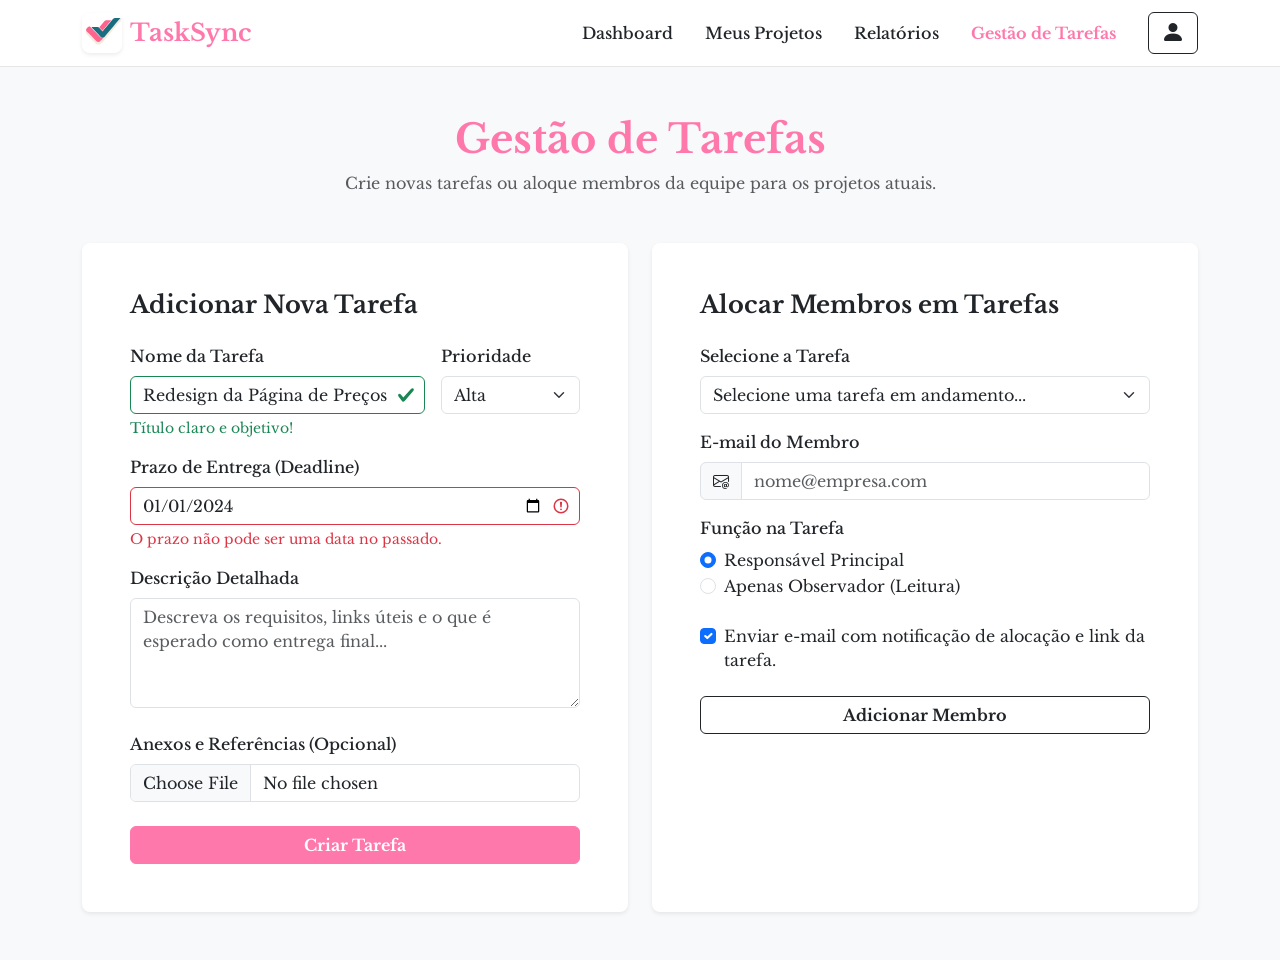
==== pages/tarefas.html @ 40bd8d0d "feat: add task management page and navigation links" ====
<!DOCTYPE html>
<html lang="pt-BR">

<head>
    <meta charset="UTF-8">
    <meta name="viewport" content="width=device-width, initial-scale=1.0">
    <title>TaskSync - Gestão de Tarefas</title>
    <link href="https://cdn.jsdelivr.net/npm/bootstrap@5.3.3/dist/css/bootstrap.min.css" rel="stylesheet"
        integrity="sha384-QWTKZyjpPEjISv5WaRU9OFeRpok6YctnYmDr5pNlyT2bRjXh0JMhjY6hW+ALEwIH" crossorigin="anonymous">
    <link rel="stylesheet" href="../css/style.css">
</head>

<body>
    <div class="theme-wrapper">
        <header>
            <nav class="navbar navbar-expand-lg bg-transparent border-bottom py-2">
                <div class="container">
                    <a class="navbar-brand d-flex align-items-center gap-2" href="../index.html">
                        <img src="../img/logo.svg" alt="TaskSync Logo" width="40" height="40"
                            class="rounded-3 shadow-sm brand-logo">
                        <span class="fw-bold fs-4 text-primary">TaskSync</span>
                    </a>
                    <!-- DESAFIO ETAPA 1 (Menu Sem JS) -->
                    <label for="menu-toggle" class="d-lg-none ms-auto me-2 menu-toggler">
                        <i class="bi bi-list fs-2"></i>
                    </label>
                    <input type="checkbox" id="menu-toggle" class="menu-mobile-checkbox">
                    <div class="collapse navbar-collapse d-lg-flex justify-content-lg-end mobile-menu-content">
                        <ul class="navbar-nav mb-2 mb-lg-0 gap-3 align-items-lg-center mt-3 mt-lg-0">
                            <li class="nav-item">
                                <a class="nav-link fw-medium" href="../index.html#dashboard">Dashboard</a>
                            </li>
                            <li class="nav-item">
                                <a class="nav-link fw-medium" href="../index.html#projetos">Meus Projetos</a>
                            </li>
                            <li class="nav-item">
                                <a class="nav-link fw-medium" href="../index.html#atividades">Relatórios</a>
                            </li>
                            <li class="nav-item">
                                <a class="nav-link active fw-bold" aria-current="page" href="tarefas.html">Gestão de Tarefas</a>
                            </li>
                        </ul>
                        <div class="d-flex ms-lg-4 mt-3 mt-lg-0 gap-2 align-items-center">
                            <button class="btn btn-outline-dark" type="button"><i
                                    class="bi bi-person-fill h4"></i></button>
                        </div>
                    </div>
                </div>
            </nav>
        </header>
        <main>
            <!-- ETAPA 5 - FORMULÁRIOS -->
            <section class="py-5 bg-light">
                <div class="container">
                    <div class="text-center mb-5">
                        <h2 class="display-6 fw-bold text-primary">Gestão de Tarefas</h2>
                        <p class="text-body-secondary">Crie novas tarefas ou aloque membros da equipe para os projetos atuais.</p>
                    </div>

                    <div class="row g-4">
                        <!-- Formulário 1: Nova Tarefa -->
                        <div class="col-lg-6">
                            <div class="bg-body rounded-3 shadow-sm p-4 p-lg-5 h-100">
                                <h3 class="h4 fw-bold mb-4">Adicionar Nova Tarefa</h3>
                                <form>
                                    <div class="row g-3 mb-3">
                                        <div class="col-md-8">
                                            <label for="nomeTarefa" class="form-label fw-medium">Nome da Tarefa</label>
                                            <input type="text" class="form-control is-valid" id="nomeTarefa" value="Redesign da Página de Preços" required>
                                            <div class="valid-feedback">Título claro e objetivo!</div>
                                        </div>
                                        <div class="col-md-4">
                                            <label for="prioridade" class="form-label fw-medium">Prioridade</label>
                                            <select class="form-select" id="prioridade">
                                                <option value="1">Baixa</option>
                                                <option value="2">Média</option>
                                                <option value="3" selected>Alta</option>
                                            </select>
                                        </div>
                                    </div>

                                    <div class="mb-3">
                                        <label for="prazo" class="form-label fw-medium">Prazo de Entrega (Deadline)</label>
                                        <input type="date" class="form-control is-invalid" id="prazo" value="2024-01-01" required>
                                        <div class="invalid-feedback">O prazo não pode ser uma data no passado.</div>
                                    </div>

                                    <div class="mb-4">
                                        <label for="descricao" class="form-label fw-medium">Descrição Detalhada</label>
                                        <textarea class="form-control" id="descricao" rows="4" placeholder="Descreva os requisitos, links úteis e o que é esperado como entrega final..." required></textarea>
                                    </div>

                                    <div class="mb-4">
                                        <label for="anexo" class="form-label fw-medium">Anexos e Referências (Opcional)</label>
                                        <input class="form-control" type="file" id="anexo">
                                    </div>

                                    <button type="button" class="btn btn-primary w-100 fw-bold">Criar Tarefa</button>
                                </form>
                            </div>
                        </div>

                        <!-- Formulário 2: Adicionar Membros -->
                        <div class="col-lg-6">
                            <div class="bg-body rounded-3 shadow-sm p-4 p-lg-5 h-100">
                                <h3 class="h4 fw-bold mb-4">Alocar Membros em Tarefas</h3>
                                <form>
                                    <div class="mb-3">
                                        <label for="tarefaExistente" class="form-label fw-medium">Selecione a Tarefa</label>
                                        <select class="form-select" id="tarefaExistente">
                                            <option selected>Selecione uma tarefa em andamento...</option>
                                            <option value="1">Deploy da Landing Page</option>
                                            <option value="2">Correção de Bug no Carrinho</option>
                                            <option value="3">Atualização do Guia de Marca</option>
                                        </select>
                                    </div>

                                    <div class="mb-3">
                                        <label for="emailMembro" class="form-label fw-medium">E-mail do Membro</label>
                                        <div class="input-group">
                                            <span class="input-group-text bg-light"><i class="bi bi-envelope-at"></i></span>
                                            <input type="email" class="form-control" id="emailMembro" placeholder="nome@empresa.com" required>
                                        </div>
                                    </div>

                                    <div class="mb-4">
                                        <label class="form-label fw-medium d-block">Função na Tarefa</label>
                                        <div class="form-check form-check-inline">
                                            <input class="form-check-input" type="radio" name="funcaoRadios" id="funcaoResp" value="responsavel" checked>
                                            <label class="form-check-label" for="funcaoResp">Responsável Principal</label>
                                        </div>
                                        <div class="form-check form-check-inline">
                                            <input class="form-check-input" type="radio" name="funcaoRadios" id="funcaoObs" value="observador">
                                            <label class="form-check-label" for="funcaoObs">Apenas Observador (Leitura)</label>
                                        </div>
                                    </div>

                                    <div class="form-check mb-4">
                                        <input class="form-check-input" type="checkbox" id="emailNotif" checked>
                                        <label class="form-check-label" for="emailNotif">
                                            Enviar e-mail com notificação de alocação e link da tarefa.
                                        </label>
                                    </div>

                                    <button type="button" class="btn btn-outline-dark w-100 fw-bold">Adicionar Membro</button>
                                </form>
                            </div>
                        </div>
                    </div>
                </div>
            </section>
        </main>
    </div>
</body>

</html>
---- css/style.css ----
@import url("https://cdn.jsdelivr.net/npm/bootstrap-icons@1.13.1/font/bootstrap-icons.min.css");
@import url('https://fonts.googleapis.com/css2?family=Libre+Baskerville:ital,wght@0,400..700;1,400..700&display=swap');

:root {
    --brand-primary: #FF78AC;
    --brand-primary-hover: #E06093;
    --brand-primary-active: #CC5685;

    --brand-secondary: #367588;
    --brand-secondary-hover: #2b5d6c;
    --brand-secondary-active: #204550;

    --bs-primary: var(--brand-primary);
    --bs-primary-rgb: 255, 120, 172;

    --bs-secondary: var(--brand-secondary);
    --bs-secondary-rgb: 54, 117, 136;

    --bs-font-sans-serif: "Libre Baskerville", serif;
    --bs-body-font-family: var(--bs-font-sans-serif);
}

/* ==========================================================================
   Controle de Temas usando Variáveis Nativas do Bootstrap
   ========================================================================== */
.theme-wrapper {
    min-height: 100vh;
    background-color: var(--bs-body-bg);
    color: var(--bs-body-color);
    transition: background-color 0.3s, color 0.3s;
}


.theme-wrapper .navbar {
    --bs-navbar-color: var(--bs-body-color);
    --bs-navbar-hover-color: var(--bs-primary);
    --bs-navbar-active-color: var(--bs-primary);
    --bs-navbar-brand-color: var(--bs-body-color);
    --bs-navbar-brand-hover-color: var(--bs-primary);
    --bs-border-color: rgba(128, 128, 128, 0.2);
}


/* ==========================================================================
   Menu Mobile Hack (Desafio Etapa 1)
   ========================================================================== */
.menu-mobile-checkbox {
    display: none;
}

@media (max-width: 991.98px) {
    .menu-mobile-checkbox:checked~.mobile-menu-content {
        display: block !important;
        padding: 1rem 0;
        margin-top: 0.5rem;
        border-top: 1px solid var(--bs-border-color);
        animation: slideDown 0.3s ease forwards;
    }

    @keyframes slideDown {
        from {
            opacity: 0;
            transform: translateY(-10px);
        }

        to {
            opacity: 1;
            transform: translateY(0);
        }
    }
}

/* ==========================================================================
   Utilitários e Ajustes Específicos
   ========================================================================== */
.brand-logo {
    object-fit: cover;
}


.btn-primary {
    --bs-btn-bg: var(--bs-primary);
    --bs-btn-border-color: var(--bs-primary);
    --bs-btn-color: var(--bs-white, #fff);
    --bs-btn-hover-bg: var(--brand-primary-hover); 
    --bs-btn-hover-border-color: var(--brand-primary-hover);
    --bs-btn-hover-color: var(--bs-white, #fff);
    --bs-btn-active-bg: var(--brand-primary-active);
    --bs-btn-active-border-color: var(--brand-primary-active);
    --bs-btn-active-color: var(--bs-white, #fff);
    --bs-btn-disabled-bg: var(--bs-primary);
    --bs-btn-disabled-border-color: var(--bs-primary);
    --bs-btn-disabled-color: var(--bs-white, #fff);
}

.btn-secondary {
    --bs-btn-bg: var(--bs-secondary);
    --bs-btn-border-color: var(--bs-secondary);
    --bs-btn-color: var(--bs-white, #fff);
    --bs-btn-hover-bg: var(--brand-secondary-hover);
    --bs-btn-hover-border-color: var(--brand-secondary-hover);
    --bs-btn-hover-color: var(--bs-white, #fff);
    --bs-btn-active-bg: var(--brand-secondary-active);
    --bs-btn-active-border-color: var(--brand-secondary-active);
    --bs-btn-active-color: var(--bs-white, #fff);
    --bs-btn-disabled-bg: var(--bs-secondary);
    --bs-btn-disabled-border-color: var(--bs-secondary);
    --bs-btn-disabled-color: var(--bs-white, #fff);
}

.menu-toggler {
    cursor: pointer;
}

/* ==========================================================================
   Animações Customizadas
   ========================================================================== */
.card {
    transition: transform 0.3s ease, border-color 0.3s ease, box-shadow 0.3s ease;
    border: 1px solid transparent !important;
}

.card:hover {
    transform: translateY(-8px);
    border-color: var(--bs-primary) !important;
    box-shadow: 0 0.5rem 1rem rgba(0, 0, 0, 0.15) !important; /* Mesma sombra do .shadow do Bootstrap */
}
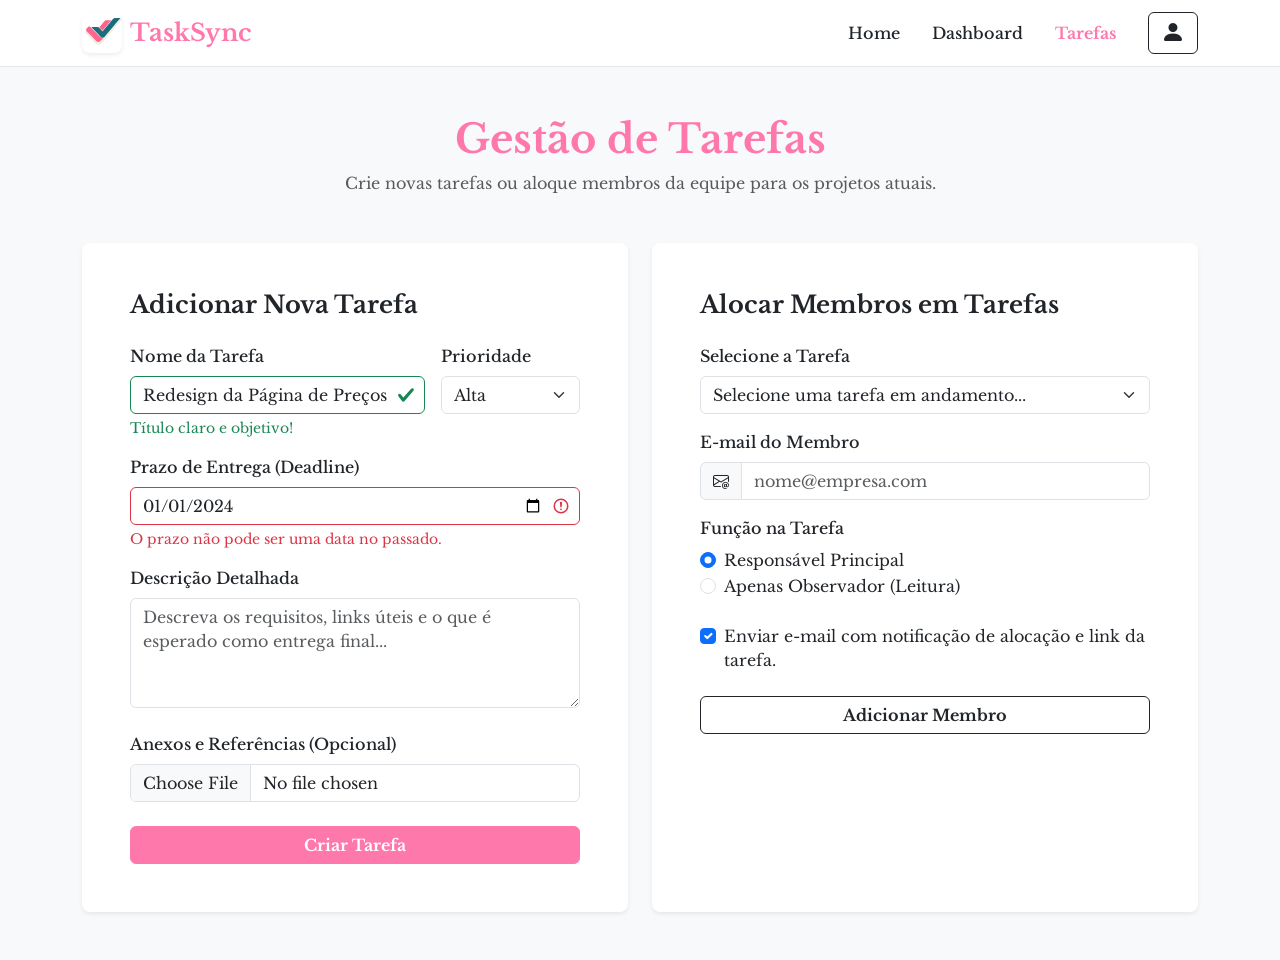
==== commit fdf619de: "feat: add dashboard and tasks pages with custom styling and updated navigation" ====
--- a/pages/tarefas.html
+++ b/pages/tarefas.html
@@ -7,6 +7,7 @@
     <title>TaskSync - Gestão de Tarefas</title>
     <link href="https://cdn.jsdelivr.net/npm/bootstrap@5.3.3/dist/css/bootstrap.min.css" rel="stylesheet"
         integrity="sha384-QWTKZyjpPEjISv5WaRU9OFeRpok6YctnYmDr5pNlyT2bRjXh0JMhjY6hW+ALEwIH" crossorigin="anonymous">
+    <link rel="shortcut icon" href="../img/logo.svg" type="image/x-icon">
     <link rel="stylesheet" href="../css/style.css">
 </head>
 
@@ -28,16 +29,13 @@
                     <div class="collapse navbar-collapse d-lg-flex justify-content-lg-end mobile-menu-content">
                         <ul class="navbar-nav mb-2 mb-lg-0 gap-3 align-items-lg-center mt-3 mt-lg-0">
                             <li class="nav-item">
-                                <a class="nav-link fw-medium" href="../index.html#dashboard">Dashboard</a>
+                                <a class="nav-link fw-medium" href="../index.html">Home</a>
                             </li>
                             <li class="nav-item">
-                                <a class="nav-link fw-medium" href="../index.html#projetos">Meus Projetos</a>
+                                <a class="nav-link fw-medium" href="dashboard.html">Dashboard</a>
                             </li>
                             <li class="nav-item">
-                                <a class="nav-link fw-medium" href="../index.html#atividades">Relatórios</a>
-                            </li>
-                            <li class="nav-item">
-                                <a class="nav-link active fw-bold" aria-current="page" href="tarefas.html">Gestão de Tarefas</a>
+                                <a class="nav-link active fw-bold" aria-current="page" href="#">Tarefas</a>
                             </li>
                         </ul>
                         <div class="d-flex ms-lg-4 mt-3 mt-lg-0 gap-2 align-items-center">
--- a/css/style.css
+++ b/css/style.css
@@ -124,4 +124,59 @@
     transform: translateY(-8px);
     border-color: var(--bs-primary) !important;
     box-shadow: 0 0.5rem 1rem rgba(0, 0, 0, 0.15) !important; /* Mesma sombra do .shadow do Bootstrap */
+}
+
+/* ==========================================================================
+   Modais sem JS (Etapa 6)
+   ========================================================================== */
+.custom-modal {
+    position: fixed;
+    top: 0;
+    left: 0;
+    width: 100%;
+    height: 100%;
+    z-index: 1050;
+    display: flex;
+    align-items: center;
+    justify-content: center;
+    visibility: hidden;
+    opacity: 0;
+    transition: opacity 0.3s ease, visibility 0.3s ease;
+}
+
+.custom-modal-backdrop {
+    position: absolute;
+    top: 0;
+    left: 0;
+    width: 100%;
+    height: 100%;
+    background-color: rgba(0, 0, 0, 0.5);
+    cursor: pointer;
+}
+
+.custom-modal-dialog {
+    position: relative;
+    z-index: 1051;
+    width: 100%;
+    max-width: 500px;
+    padding: 1.5rem;
+    transform: translateY(-20px);
+    transition: transform 0.3s ease;
+    margin: 1rem;
+}
+
+/* O seletor adjacente (+) liga o checkbox ao modal que vem logo a seguir */
+.modal-state:checked + .custom-modal {
+    visibility: visible;
+    opacity: 1;
+}
+
+.modal-state:checked + .custom-modal .custom-modal-dialog {
+    transform: translateY(0);
+}
+
+/* Força a cor primária no item ativo da sidebar */
+.nav-pills .nav-link.active {
+    background-color: var(--bs-primary) !important;
+    color: white !important;
 }
